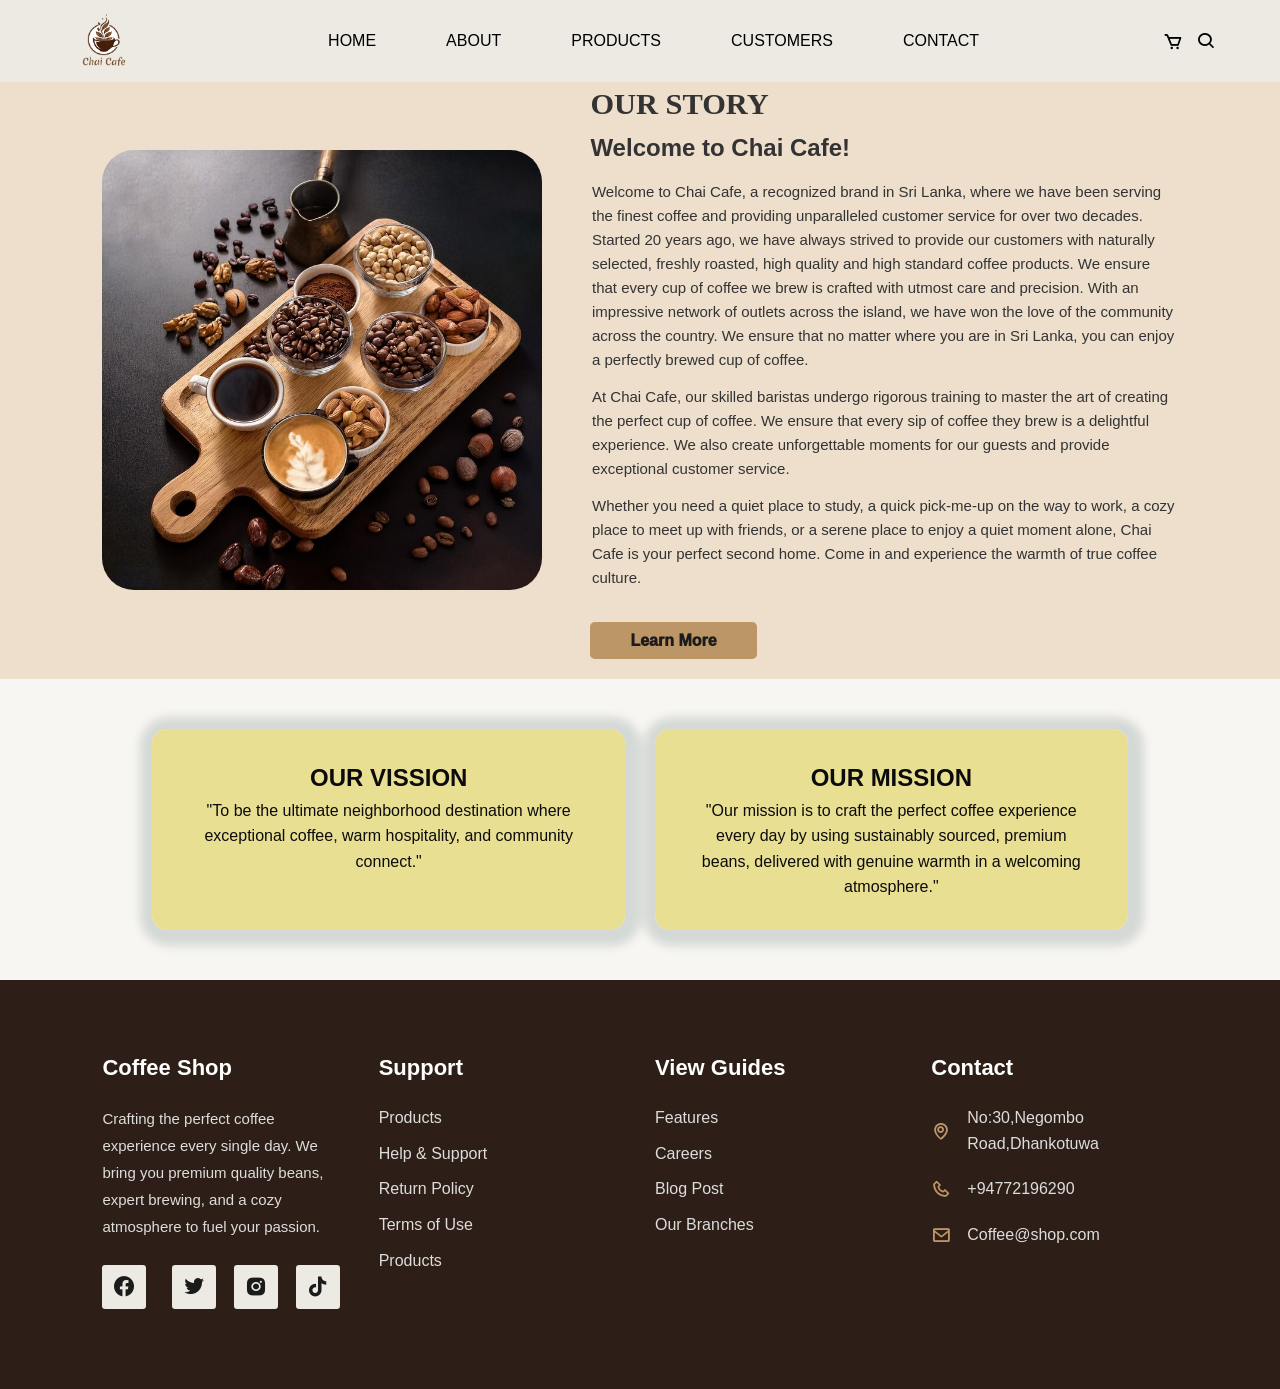
==== about.html @ ee3490d7 "Add files via upload" ====
<!DOCTYPE html>
<html lang="en">
<head>
    <meta charset="UTF-8">
    <meta name="viewport" content="width=device-width, initial-scale=1.0">
    <title>Responsive Chai Coffee Shop Web Site </title>
    <link rel="stylesheet" href="style.css">
    <link rel="stylesheet"
    href="http://unpkg.com/boxicons@latest/css/boxicons.min.css">
</head>
<body>
   <!--Navbar-->
   <header>
     <a href="#" class="logo">
         <img src="img/logo.png" alt="">
     </a>
     <!--Menu Icon-->
     <i class='bx bx-menu' id="menu-icon"></i>
     <!--Links-->
     <ul class="navbar">
         <li><a href="index.html">Home</a></li>
         <li><a href="about.html" class="active">About</a></li>
         <li><a href="products.html">Products</a></li>
         <li><a href="customers.html">Customers</a></li>
         <li><a href="contact.html">Contact</a></li>
     </ul>
     <!--Icons-->
     <div class="header-icon">
         <i class='bx bx-cart' ></i>
         <i class='bx bx-search' id="Search-icon" ></i>
     </div>

     <!--search box-->
     <div class="search-box">
         <input type="search" placeholder="Search Here">
     </div>
   </header>

 <!--About-->
   <section class="about" id="about">
     <div class="about-img">
         <img src="img/history.jpeg" alt="">
     </div>
     <div class="about-text">
        <h1>Our Story</h1>
         <h3>Welcome to Chai Cafe!</h3>
         <p> Welcome to Chai Cafe, a recognized brand in Sri Lanka, where we have been serving the 
            finest coffee and providing unparalleled customer service for over two decades. Started 
            20 years ago, we have always strived to provide our customers with naturally selected, 
            freshly roasted, high quality and high standard coffee products. We ensure that every 
            cup of coffee we brew is crafted with utmost care and precision. With an impressive 
            network of outlets across the island, we have won the love of the community across the 
            country. We ensure that no matter where you are in Sri Lanka, you can enjoy a perfectly 
            brewed cup of coffee.</p>
        <p> At Chai Cafe, our skilled baristas undergo rigorous training to master the art of 
            creating the perfect cup of coffee. We ensure that every sip of coffee they brew is a 
            delightful experience. We also create unforgettable moments for our guests and provide 
            exceptional customer service.</p>
        <p>Whether you need a quiet place to study, a quick pick-me-up on the way to work, a cozy 
            place to meet up with friends, or a serene place to enjoy a quiet moment alone, Chai 
            Cafe is your perfect second home. Come in and experience the warmth of true coffee 
            culture.</p><br>
        <a href="#" class="btn">Learn More</a><br><br>
     </div>
   </section>

 <!--vision-mission-->
 <section class="vission-mission">
    <div class="vission-mission-text">
        <div class="info-box">
            <h1>our vission</h1>
            <p>"To be the ultimate neighborhood destination where exceptional coffee, warm 
                hospitality, and community connect."</p>
        </div>

        <div class="info-box">
            <h1>our mission</h1>
            <p>"Our mission is to craft the perfect coffee experience every day by using sustainably 
                sourced, premium beans, delivered with genuine warmth in a welcoming atmosphere."</p>
        </div>
    </div>

 </section> 
 <!--Footer Section-->
   <section class="footer">
     <div class="footer-box">
         <h3>Coffee Shop</h3>
          <p>Crafting the perfect coffee experience every single day. We bring you premium quality 
            beans, expert brewing, and a cozy atmosphere to fuel your passion.
        </p>

           <div class="social">
            <a href="#"><i class='bx bxl-facebook-circle'></i><a>
            <a href="#"><i class='bx bxl-twitter'></i></a>
            <a href="#"><i class='bx bxl-instagram-alt' ></i></a>
            <a href="#"><i class='bx bxl-tiktok' ></i></a>
          </div>
       </div>

        <div class="footer-box">
            <h3>Support</h3>
            <li><a href="#">Products</a></li>
            <li><a href="#">Help & Support</a></li>
            <li><a href="#">Return Policy</a></li>
            <li><a href="#">Terms of Use</a></li>
            <li><a href="#">Products</a></li>
         </div>

        <div class="footer-box">
            <h3>View Guides</h3>
            <li><a href="#">Features</a></li>
            <li><a href="#">Careers</a></li>
            <li><a href="#">Blog Post</a></li>
            <li><a href="#">Our Branches</a></li>
        </div>

        <div class="footer-box">
            <h3>Contact</h3>
            <div class="contact">
                <span><i class='bx bx-map' ></i>No:30,Negombo Road,Dhankotuwa</span>
                <span><i class='bx bx-phone' ></i>+94772196290</span>
                <span><i class='bx bx-envelope' ></i>Coffee@shop.com</span>
            </div>
        </div>  
   </section> 
   <script src="script.js"></script>
</body>
</html>
---- style.css ----
*{
    font-family: cursive;
    margin: 0;
    padding: 0;
    box-sizing: border-box;
    scroll-padding-top: 4rem;
    scroll-behavior: smooth;
    list-style: none;
    text-decoration: none;

}
:root{
    --main-color:#bc9667;
    --secondery-color:#edeae3;
    --text-color:#1b1b1b;
    --bg-color:#fff;

    --box-shadow: 2px 2px 10px 14px rgb(14 55 54 / 15%); 
}
section{
    padding: 50px 100px;
}
img{
    width: 100%;
}
body{
    color: var(--text-color);
    overflow-x: hidden;
}
header{
    position: fixed;
    width: 100%;
    top: 0;
    right: 0;
    z-index: 1000;
    display: flex;
    justify-content: space-between;
    align-items: center;
    padding: 1px 5%;
    background: var(--secondery-color);
    transition: 0.5s linear;
}
.logo img{
    width: 80px;
}
.navbar{
    display: flex;
    align-items: center;
    gap: 40px;
}
.navbar li{
    display: inline-block;
}
.navbar a{
    color: black;
    font-size: 16px;
    text-transform: uppercase;
    font-weight: 500;
    padding: 8px 15px;
}
.navbar a:hover{
    background-color: var(--main-color);
    border-radius: 0.2rem;
    transition: 0.5s all linear;
}
.header-icon{
    font-size: 20px;
    cursor: pointer;
    z-index: 10000;
    display: flex;
    column-gap: 0.8rem;
}
.header-icon .bx{
    color: black;
}
#menu-icon{
    color: var(--bg-color);
    font-size: 24px;
    z-index: 100001;
    cursor: pointer;
    display: none;
}
.search-box{
    position: absolute;
    top: -100%;
    left: 50%;
    transform: translate(-50%);
    background: var(--bg-color);
    width: 100%;
}
.search-box.active{
    top: 110%;
    box-shadow: var(--box-shadow);
    transition: 0.25s all linear;
}
.search-box input{
    padding: 20px;
    border: none;
    outline: none;
    width: 100%;
    font-size: 1rem;
    color: var(--main-color);
}
.search-box input::placeholder{
    font-size: 20px;
    font-weight: 500;
}
/*home*/
.home{
    width: 100%;
    min-height: 100vh;
    background: url(img/background\ 4.jpg);
    background-repeat: no-repeat;
    background-size: cover;
    background-position: center;
    display: grid;
    grid-template-columns: repeat(auto-fit,minmax(17rem,auto));
    align-items: center;
    gap: 1.5rem;
}
.home-text h1{
    font-size: 3.4rem;
    font-family: Cambria, Cochin, Georgia, Times, 'Times New Roman', serif;
    color: black;
    text-transform: uppercase;
    letter-spacing: 1px;
    margin-top: 100px;
}
.home-text p{
    font-size: 0.95rem;
    font-family: sans-serif;
    font: bold;
    color: rgb(8, 0, 0);
    margin: 0.5rem 0 1.4rem;
}
.btn{
    padding: 10px 40px;
    border-radius: 0.3rem;
    background-color: var(--main-color);
    color: var(--text-color);
    font-weight: 1000;
}
.btn:hover{
    background: #8a6f4b;
}
.timing-container{

    left: 100px;
    max-width: 300px;
    display: flex;
    flex-direction: column;
    gap: 15px;
}
.time-row-1{
    display: flex;
    justify-content: space-between;
    align-items: center;
    background-color: #f1cc9d;
    padding: 3px 10px;
    border-radius: 1px;
    border: 1px solid black;
    font-size: 0.7rem;
}
.time-row-2{
    display: flex;
    justify-content: space-between;
    align-items: center;
    background-color: #ede5da;
    padding: 3px 10px;
    border-radius: 1px;
    border: 1px solid black;
    font-size: 0.7rem;
}
.stat-section{
    background: #f0d3ac;
    padding: 60px 20px;
    text-align: center;
}
.img-group{
    display: flex;
    justify-content: center;
    align-items: center;
    margin-bottom: 30px;
}
.img-group img{
    object-fit: cover;
    box-shadow: var(--box-shadow);
}
.side-img{
    width: 250px;
    height: 180px;
    border-radius: 60px;
    z-index: 1;
    margin: 0px -40px;
}
.mid-img{
    width: 540px;
    height: 250px;
    border-radius: 90px;
    z-index: 90;
}
.stat-dese p{
    max-width: 650px;
    margin: 0 auto;
    font-size: 1rem;
    color: #090909;
    line-height: 1.6;
    border-bottom: 2px solid #f4f0cd;
    padding-bottom: 30px;
}
.counters {
    display: flex; 
    justify-content: space-around; 
    max-width: 900px;
    margin: 30px auto 0 auto;
}
.box h3 { 
    font-size: 2rem; 
    color: #5d3c03; 
    margin: 2px 10px ; 
}
.box p { 
    font-size: 0.8rem; 
    font: bold;
    color: #0f0f0f; 
    text-transform: uppercase; 
    margin: 2px 15px ; 
}
/*about*/
.about{
    display: grid;
    grid-template-columns: repeat(auto-fit,minmax(17rem,auto));
    gap: 3rem; 
    background-color:#eddfcc 
}
.about-img img{
    margin-top: 150px;
    width: 100%;
    height: 440px;
    border-radius: 2rem;  
}
.about-text h1{
    font-size: 1.9rem;
    margin-top: 80px;
    text-transform: uppercase;
    align-items: center;
    font-family:Georgia, 'Times New Roman', Times, serif;
}
.about-text h3{
    font-size: 1.5rem;
}
.about-text p{
    font-size: 0.938rem;
    margin: 0.8rem 0.1rem;
}
.vission-mission{
    margin:50px;
    padding: 60px,20px;
}
.vission-mission-text{
    display: flex;
    justify-content: center; 
    gap: 30px; 
    max-width: 1200px;
    margin: 0 auto;
}
.info-box{
    flex: 1;
    background-color: #e9df92fc;
    color: #0b0b0b;
    padding: 30px 40px;
    border-radius: 15px;
    text-align: center;
    box-shadow: var(--box-shadow);
}
.info-box h1{
    font-size: 1.5rem;
    font-weight: 700;
    text-transform: uppercase;
    font-family: 'Gill Sans', 'Gill Sans MT', Calibri, 'Trebuchet MS', sans-serif;
}
/*products*/
.page-title{
    margin-top: 80px;
    width: 100%;
    min-height: 400px;
    background-image: url('img/menu\ background\ 1.jpg');
    background-size: cover;
    background-position: center;
    background-repeat: no-repeat;
    display: flex;
    flex-direction: column;
    justify-content: center; 
    align-items:center;
    text-align:center;
    padding: 50px 20px
}
.page-title h1{
    gap: 1px;
    transform: scale(105%);
    font-size:42px;
    color:#a1450c;
    margin-bottom:5px;
    font-family:Georgia, 'Times New Roman', Times, serif;
}
.page-title p{
    font-size:15px;
    max-width: 1100px;
    margin: 50px auto;
    padding: 20px;
}
html{
    scroll-padding-top:90px;
}
body{
    background:#f8f6f2;
    color:#333;
    line-height:1.6;
}
img{
    width:100%;
    display:block;
}
section{
    padding:0px 8%
}
.category-tabs{
    padding:30px;
    display:flex;
    justify-content:center;
    flex-wrap:wrap;
    gap:15px;
}
.category-tabs a{
    background:#fff;
    color:#593d2b;
    padding:12px 22px;
    border-radius:30px;
    font-weight:500;
    transition:.3s;
    box-shadow:0 3px 10px rgba(0,0,0,.08);
}
.category-tabs a:hover{
    background:#bc9667;
    color:#fff;
}
.products{
    padding-top:60px;
}
.section-title{
    text-align:center;
    font-size:32px;
    margin-bottom:40px;
    color:#593d2b;
}
.product-container{
    display:grid;
    grid-template-columns:repeat(3, minmax(0, 1fr));
    gap:30px;
}
.box{
    background:#fff;
    border-radius:15px;
    overflow:hidden;
    box-shadow:0 8px 20px rgba(0,0,0,.08);
    transition:.35s;
}
.box:hover{
    transform:translateY(-8px);
}
.box img{
    width:100%;
    height:280px;
    object-fit:cover;
}
.box h3{
    font-size:22px;
    color:#593d2b;
}
.content{
    display:flex;
    justify-content:space-around;
    align-items:center;
    border-top:1px solid #eee;
    padding:5px;
}
.content span{
    background-color:#bc9667;
    color: black;
    padding: 2px 18px;
    border-radius: 6px;
}
.content a{
    background:#bc9667;
    color:#fff;
    padding:9px 18px;
    border-radius:6px;
    transition:.3s;
}
.content a:hover{
    background:#593d2b;
}
.product-container .box .content a{
    border: 2px solid var(--main-color);
    padding: 0 1rem;
    color: var(--text-color);
    border-radius: 4px;
    text-transform: uppercase;
}
.product-container .box .content a:hover{
    background-color: var(--main-color);
    color: var(--bg-color);
    transition: 1s all linear;
}


@media (max-width: 768px){
    .product-container{
        grid-template-columns: 1fr !important;
    }
}

/*customers*/
.reviews-page-container {
    max-width: 1100px;
    margin: 50px auto;
    padding: 20px;
}
.page-start {
    margin-top: 80px;
    width: 100%;
    min-height: 400px;
    background-image: url('img/cou.webp');
    background-size: cover;
    background-position: center;
    background-repeat: no-repeat;
    display: flex;
    flex-direction: column;
    padding:5rem 5%;
    font-size: 3rem;
    color: #b69908; 
    margin-bottom: 5px;
    line-height: 3rem;
    font-family:Georgia, 'Times New Roman', Times, serif;
}
.page-subtitle {
    text-align: center;
    color: #777;
    margin-bottom: 40px;
}
.rating-overview {
    display: flex;
    background: #ffffff;
    border-radius: 15px;
    padding: 30px;
    box-shadow: 0 4px 15px rgba(0,0,0,0.05);
    align-items: center;
    justify-content: space-between;
    margin-bottom: 40px;
    flex-wrap: wrap;
    gap: 20px;
}
.stat-box h2 {
    font-size: 3rem;
    margin: 0;
    color: #715105; 
}
.stars, .card-stars {
    color: #f39c12; 
    margin: 5px 0;
}

.stat-box p {
    margin: 5px 0 0 0;
    color: #777;
    font-size: 0.9rem;
}

.customers-container{
    display: grid;
    grid-template-columns: repeat(auto-fit,minmax(280px,auto));
    gap: 1.5rem;
    margin-top: 2rem;
}
.customers-container .box{
    display: flex;
    flex-direction: column;
    align-items: center; 
    text-align: center;
    
    box-shadow: var(--box-shadow);
    border-radius: 0.5rem;
    text-align: center;
}
.customers-container .box p{
    font-size: 0.938rem;
}
.customers-container .box h2{
    font-size: 1.2rem;
    font-style: 600;
    margin: 0.5rem 0.5rem;
}
.customers-container .box img{
    width: 100px;
    height: 100px;
    border-radius: 50%;
    object-fit: cover;
    align-items: center;
    justify-content: center; 

}
.customers-container .box:hover{
    background-color: var(--secondery-color);
    transform: scale(105%);
}
.stars .bx{
    color: var(--main-color);
}

/* Mobile Responsive */
@media (max-width: 768px) {
    .rating-overview {
        flex-direction: column;
        text-align: center;
    }
    .card-stars {
        position: static;
        margin-top: 5px;
    }
    .review-header {
        flex-direction: column;
        text-align: center;
    }
    .user-avatar {
        margin-right: 0;
        margin-bottom: 10px;
    }
}

/*contact*/
.contact-path{
    margin-top: 60px;
    width: 100%;
    min-height: 65vh;
    background:linear-gradient(rgba(0, 0, 0, 0.5), rgba(0, 0, 0, 0.5)), url(img/staff.png);
    background-repeat: no-repeat;
    background-size: cover;
    background-position: center;
    display: flex;
    justify-content: center;
    align-items: flex-end;
    padding-bottom: 20px;
    text-align: center;
}
.contact-banner h1{
    color: #ffba3a; 
    font-size: 3rem;
    font-weight: bold;
    margin-bottom: 5px;
    padding-bottom: 10px;

    border-bottom: 3px solid #ffba3a;
    display: inline-block;
}
.contact-banner p{
    color: #ffff;
    font-size: 1.3rem;
    margin-top: 20px;

}
.contact-section {
    background-color:#faf0c8;
    padding: 60px 20px;
    font-family: Arial, sans-serif;
}
.contact-container {
    display: flex;
    max-width: 1100px;
    margin: 0 auto;
    gap: 50px; 
}
.contact-info {
    flex: 1; 
}
.info-group {
    margin-bottom: 30px;
}
.info-group h3 {
    color: #683403;
    font-size: 1.2rem;
    margin-bottom: 10px;
}
.info-group p {
    color:black;
    line-height: 1.6;
    font-size: 0.95rem;
    margin-bottom: 8px;
}
.info-group p i {
    color: #875b04;
    margin-right: 10px;
    width: 15px;
}
.social-icons {
    display: flex;
    gap: 15px;
    margin-top: 10px;
}

.social-icons a {
    color: #916204;
    font-size: 1.6rem;
    text-decoration: none;
    transition: 0.3s;
}

.social-icons a:hover {
    color: #d09d38;
}
.contact-form-wrapper {
    flex: 1.5; 
}
.contact-form-wrapper h2 {
    font-size: 1.5rem;
    color: #333333;
    line-height: 1.4;
    margin-bottom: 10px;
    font-weight: normal;
}
.form-subtext {
    color: #666666;
    font-size: 0.95rem;
    margin-bottom: 30px;
}
.input-group {
    margin-bottom: 20px;
}
.input-group label {
    display: block;
    margin-bottom: 8px;
    color: #333333;
    font-weight: bold;
    font-size: 0.95rem;
}
.input-group input, 
.input-group textarea {
    width: 100%;
    padding: 12px;
    border: 1px solid #cccccc;
    border-radius: 4px;
    font-size: 0.95rem;
    color: #333333;
    outline: none;
    box-sizing: border-box;
}
.input-group input:focus, 
.input-group textarea:focus {
    border-color: #e85a29;
}
.submit-btn {
    background-color: #4a0505;
    color: #ffffff;
    border: none;
    padding: 12px 0;
    width: 100%;
    font-size: 1rem;
    font-weight: bold;
    cursor: pointer;
    border-radius: 4px;
    transition: 0.3s;
}

.submit-btn:hover {
    background-color: #300202;
}
@media (max-width: 768px) {
    .contact-container {
        flex-direction: column;
        gap: 30px;
    }
}
.footer{
    display: grid;
    grid-template-columns: repeat(auto-fit,minmax(240px,auto));
    gap: 1.5rem;
}
.footer-box h3{
    font-size: 1.2rem;
    font-weight: 600;
    margin-bottom: 10px;
}
.footer-box p{
    font-size: 0.938rem;
    margin-bottom: 10px
}
.social{
    display: flex;
    align-items: center;
    column-gap: 0.5rem;
}
.social a .bx{
    font-size: 24px;
    color: var(--text-color);
    padding: 10px;
    background: var(--secondery-color);
    border-radius: 0.2rem;
}
.social a .bx:hover{
    background: var(--main-color);
    color: var(--bg-color);
}
.footer{
    background:#2d1f17;
    color:#fff;
    display:grid;
    grid-template-columns:repeat(auto-fit,minmax(220px,1fr));
    gap:30px;
    padding:70px 8%;
}

.footer-box h3{
    font-size:22px;
    margin-bottom:20px;
    color:#fff;
}

.footer-box p{
    color:#ddd;
    line-height:1.8;
    margin-bottom:15px;
}

.footer-box a{
    display:block;
    color:#ddd;
    margin:10px 0;
    transition:.3s;
}

.footer-box a:hover{
    color:#bc9667;
    padding-left:6px;
}

.footer-box i{
    margin-right:10px;
    color:#bc9667;
}
.contact span {
    display: flex; 
    align-items: center;
    margin-bottom: 12px; 
    color: #ddd;
}
*{
    font-family:'Poppins',sans-serif;
}

/* Mobile Responsive */
@media (max-width: 768px) {
    .rating-overview {
        flex-direction: column;
        text-align: center;
    }
    .card-stars {
        position: static;
        margin-top: 5px;
    }
    .review-header {
        flex-direction: column;
        text-align: center;
    }
    .user-avatar {
        margin-right: 0;
        margin-bottom: 10px;
    }
}

/* Tablet */

@media (max-width:992px){

    section{
        padding:70px 5%;
    }

    .header{
        padding:18px 5%;
    }

    .navbar{
        gap:18px;
    }

    .navbar a{
        font-size:15px;
    }

    .page-title h1{
        font-size:34px;
    }

    .section-title{
        font-size:28px;
    }

    .box img{
        height:200px;
    }

}

/*Mobile*/ 

@media (max-width:768px){

    .header{
        flex-direction:column;
        gap:15px;
        padding:15px;
    }

    .logo img{
        width:60px;
    }

    .navbar{
        flex-wrap:wrap;
        justify-content:center;
        gap:12px;
    }

    .navbar a{
        font-size:15px;
    }

    .header-icon{
        gap:15px;
    }

    .page-title{
        margin-top:180px;
    }

    .page-title h1{
        font-size:30px;
    }

    .page-title p{
        font-size:15px;
    }

    .category-tabs{
        gap:10px;
    }

    .category-tabs a{
        padding:10px 18px;
        font-size:14px;
    }

    .product-container{
        grid-template-columns:repeat(auto-fit,minmax(220px,1fr));
    }

    .content{
        flex-direction:column;
        gap:12px;
    }

    .content a{
        width:100%;
        text-align:center;
    }

    .footer{
        text-align:center;
    }

    .social{
        justify-content:center;
    }

}

/*Small Mobile*/

@media (max-width:480px){

    html{
        font-size:90%;
    }

    section{
        padding:60px 20px;
    }

    .page-title{
        margin-top:200px;
    }

    .page-title h1{
        font-size:26px;
    }

    .section-title{
        font-size:24px;
    }

    .category-tabs{
        flex-direction:column;
        align-items:center;
    }

    .category-tabs a{
        width:220px;
        text-align:center;
    }

    .product-container{
        grid-template-columns:1fr;
    }

    .box img{
        height:220px;
    }

    .box h3{
        font-size:20px;
    }

    .content span{
        font-size:17px;
    }

    .content a{
        font-size:15px;
    }

}

/*Scrollbar*/

::-webkit-scrollbar{
    width:10px;
}

::-webkit-scrollbar-track{
    background:#f1f1f1;
}

::-webkit-scrollbar-thumb{
    background:#bc9667;
    border-radius:20px;
}

::-webkit-scrollbar-thumb:hover{
    background:#8b5e3c;
}

/*Selection*/

::selection{
    background:#bc9667;
    color:#fff;
}


.contact{
    display: flex;
    flex-direction: column;
    row-gap: 0.5rem;
}
.contact span{
    display: flex;
    align-items: center;
}
.contact i{
    font-size: 20px;
    margin-right: 1rem;
}
.copyright{
    padding: 20px;
    text-align: center;
    background: var(--secondery-color);
}
@keyframes hero {
    0%,100%{
        transform: translateY(0);
    }
    50%{
        transform: translateY(100px);
    }
}
.home-img img{
    animation-name: hero;
    animation-duration: 5s;
    animation-iteration-count: infinite;
    animation-timing-function: linear;
}
@media(max-width:1200px){
    header{
        padding: 16px 60px;
    }
    section{
        padding: 50px 60px;
    }
    .home-text h1{
        font-size: 2.8rem;
    }
    .img-group{
        flex-wrap: wrap;
    }
    .side-img{
        width: 200px;
        height: 160px;
    }
    .mid-img{
        width: 420px;
        height: 220px;
    }
    .vission-mission-text{
        gap: 20px;
        flex-wrap: wrap;
    }
}
@media(max-width:991px){
    header{
        padding:16px 4%;
    }
    section{
        padding:50px 4%;
    }
    .home{
        grid-template-columns: 1fr;
        padding-top: 120px;
    }
    .home-text h1{
        font-size: 2.2rem;
    }
    .home-img{
        max-width: 320px;
        justify-self: center;
    }
    .about{
        grid-template-columns: 1fr;
        align-items: center;
    }
    .about-img img{
        height: auto;
        max-height: 440px;
    }
    .product-container{
        grid-template-columns: repeat(2, minmax(0, 1fr));
    }
    .customers-container{
        grid-template-columns: repeat(2, minmax(0, 1fr));
    }
    .counters{
        flex-wrap: wrap;
        gap: 20px;
    }
    .vission-mission-text{
        flex-direction: column;
    }
}
@media(max-width:768px){
    header{
        padding:12px 4%;
    }
    #menu-icon{
        display: initial;
    }
    .navbar{
        position:absolute;
        top: -570px;
        left: 0;
        right: 0;
        display: none;
        flex-direction: column;
        background: var(--secondery-color);
        row-gap: 1.4rem;
        border: 1px solid black;
        padding: 20px;
        transition: 0.3s;
        text-align: center;
    }
    .navbar a{
        color: var(--text-color);
    }
    .navbar a:hover{
        color: var(--bg-color);
    }
    .navbar.active{
        display: flex;
        top: 100%;
    }
    .home-text h1{
        font-size: 2rem;
    }
    .img-group{
        display: grid;
        grid-template-columns: 1fr;
        gap: 15px;
    }
    .side-img,
    .mid-img{
        width: 100%;
        height: auto;
        margin: 0;
        border-radius: 30px;
    }
    .category-tabs{
        gap: 10px;
    }
    .tab-btn{
        padding: 10px 14px;
        font-size: 0.9rem;
    }
    .product-container,
    .customers-container,
    .footer{
        grid-template-columns: 1fr;
    }
    .contact-banner h1{
        font-size: 2.2rem;
    }
    .contact-banner p{
        font-size: 1rem;
    }
}
@media(max-width:480px){
    header{
        padding: 10px 4%;
    }
    section{
        padding: 40px 20px;
    }
    .logo img{
        width: 70px;
    }
    .home-text{
        padding-top: 15px;
    }
    .home-text h1{
        font-size: 1.7rem;
    }
    .home-text p{
        font-size: 0.85rem;
        font-weight: 300;
    }
    .btn{
        display: inline-block;
        padding: 10px 24px;
        text-align: center;
    }
    .timing-container{
        max-width: 100%;
    }
    .about-img{
        order: 2;
    }
    .about-text{
        text-align: center;
    }
    .about-text h2{
        font-size: 1.2rem;
    }
    .heading h2{
        font-size: 1.4rem;
    }
    .heading p{
        font-size: 1rem;
    }
    .product-container .box .content{
        flex-direction: column;
        gap: 0.5rem;
        align-items: flex-start;
    }
    .product-container .box .content span,
    .product-container .box .content a{
        width: 100%;
        text-align: center;
        padding: 8px 0.75rem;
    }
    .contact-path{
        min-height: 50vh;
        padding-bottom: 12px;
    }
}
@media(max-width:360px){
    header{
        padding: 11px 4%;
    }
    .logo img{
        width:45px
    }
    .home-text h1{
        font-size: 1.4rem;
    }
    .home-text p{
        font-size: 0.8rem;
        font-weight: 300;
    }
    .about-text h1{
        font-size: 1.5rem;
    }
    .about-text h3{
        font-size: 1.2rem;
    }
}
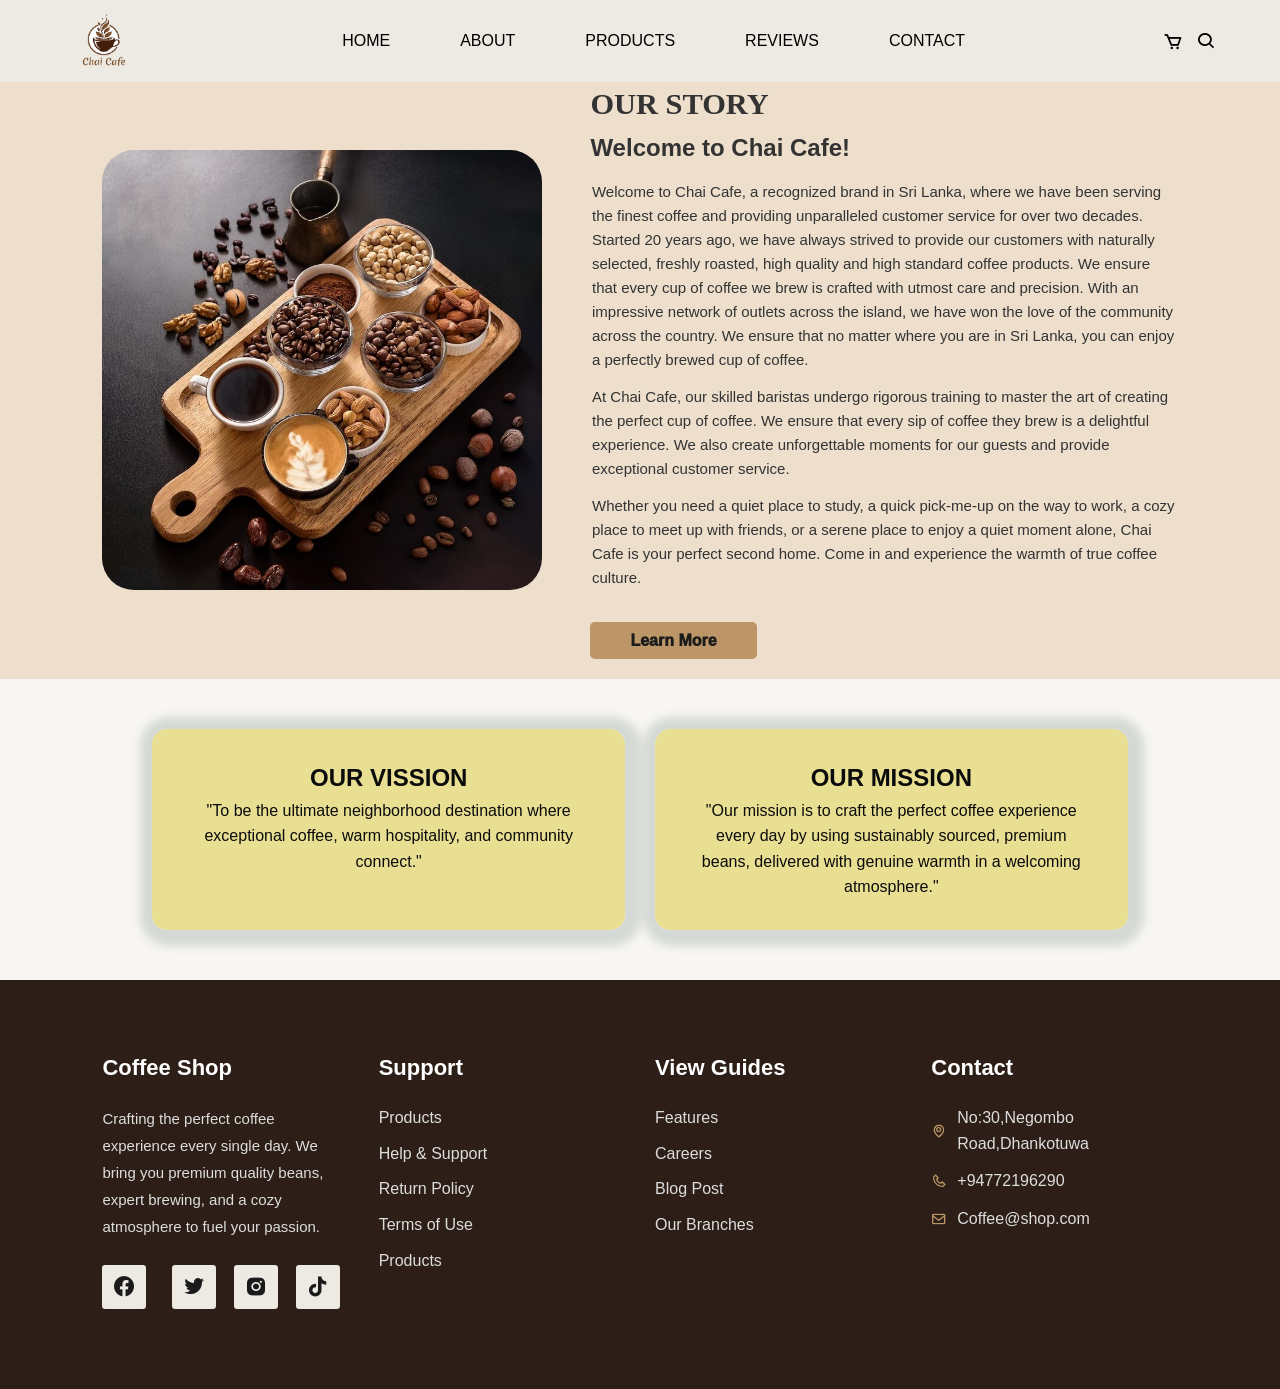
==== commit 33ae45b6: "Add files via upload" ====
--- a/about.html
+++ b/about.html
@@ -21,7 +21,7 @@
          <li><a href="index.html">Home</a></li>
          <li><a href="about.html" class="active">About</a></li>
          <li><a href="products.html">Products</a></li>
-         <li><a href="customers.html">Customers</a></li>
+         <li><a href="reviews.html">Reviews</a></li>
          <li><a href="contact.html">Contact</a></li>
      </ul>
      <!--Icons-->
--- a/style.css
+++ b/style.css
@@ -7,6 +7,7 @@
     scroll-behavior: smooth;
     list-style: none;
     text-decoration: none;
+    font-family:'Poppins',sans-serif;
 
 }
 :root{
@@ -226,6 +227,7 @@
     text-transform: uppercase; 
     margin: 2px 15px ; 
 }
+
 /*about*/
 .about{
     display: grid;
@@ -436,11 +438,12 @@
     background-repeat: no-repeat;
     display: flex;
     flex-direction: column;
-    padding:5rem 5%;
-    font-size: 3rem;
+    justify-content: center;
+    align-items: flex-start;
+    text-align:left;
+    padding:50px 20px;
+    font-size: 42px;
     color: #b69908; 
-    margin-bottom: 5px;
-    line-height: 3rem;
     font-family:Georgia, 'Times New Roman', Times, serif;
 }
 .page-subtitle {
@@ -471,7 +474,7 @@
 }
 
 .stat-box p {
-    margin: 5px 0 0 0;
+    margin: 5px ;
     color: #777;
     font-size: 0.9rem;
 }
@@ -517,26 +520,6 @@
     color: var(--main-color);
 }
 
-/* Mobile Responsive */
-@media (max-width: 768px) {
-    .rating-overview {
-        flex-direction: column;
-        text-align: center;
-    }
-    .card-stars {
-        position: static;
-        margin-top: 5px;
-    }
-    .review-header {
-        flex-direction: column;
-        text-align: center;
-    }
-    .user-avatar {
-        margin-right: 0;
-        margin-bottom: 10px;
-    }
-}
-
 /*contact*/
 .contact-path{
     margin-top: 60px;
@@ -673,12 +656,7 @@
 .submit-btn:hover {
     background-color: #300202;
 }
-@media (max-width: 768px) {
-    .contact-container {
-        flex-direction: column;
-        gap: 30px;
-    }
-}
+
 .footer{
     display: grid;
     grid-template-columns: repeat(auto-fit,minmax(240px,auto));
@@ -752,238 +730,6 @@
     margin-bottom: 12px; 
     color: #ddd;
 }
-*{
-    font-family:'Poppins',sans-serif;
-}
-
-/* Mobile Responsive */
-@media (max-width: 768px) {
-    .rating-overview {
-        flex-direction: column;
-        text-align: center;
-    }
-    .card-stars {
-        position: static;
-        margin-top: 5px;
-    }
-    .review-header {
-        flex-direction: column;
-        text-align: center;
-    }
-    .user-avatar {
-        margin-right: 0;
-        margin-bottom: 10px;
-    }
-}
-
-/* Tablet */
-
-@media (max-width:992px){
-
-    section{
-        padding:70px 5%;
-    }
-
-    .header{
-        padding:18px 5%;
-    }
-
-    .navbar{
-        gap:18px;
-    }
-
-    .navbar a{
-        font-size:15px;
-    }
-
-    .page-title h1{
-        font-size:34px;
-    }
-
-    .section-title{
-        font-size:28px;
-    }
-
-    .box img{
-        height:200px;
-    }
-
-}
-
-/*Mobile*/ 
-
-@media (max-width:768px){
-
-    .header{
-        flex-direction:column;
-        gap:15px;
-        padding:15px;
-    }
-
-    .logo img{
-        width:60px;
-    }
-
-    .navbar{
-        flex-wrap:wrap;
-        justify-content:center;
-        gap:12px;
-    }
-
-    .navbar a{
-        font-size:15px;
-    }
-
-    .header-icon{
-        gap:15px;
-    }
-
-    .page-title{
-        margin-top:180px;
-    }
-
-    .page-title h1{
-        font-size:30px;
-    }
-
-    .page-title p{
-        font-size:15px;
-    }
-
-    .category-tabs{
-        gap:10px;
-    }
-
-    .category-tabs a{
-        padding:10px 18px;
-        font-size:14px;
-    }
-
-    .product-container{
-        grid-template-columns:repeat(auto-fit,minmax(220px,1fr));
-    }
-
-    .content{
-        flex-direction:column;
-        gap:12px;
-    }
-
-    .content a{
-        width:100%;
-        text-align:center;
-    }
-
-    .footer{
-        text-align:center;
-    }
-
-    .social{
-        justify-content:center;
-    }
-
-}
-
-/*Small Mobile*/
-
-@media (max-width:480px){
-
-    html{
-        font-size:90%;
-    }
-
-    section{
-        padding:60px 20px;
-    }
-
-    .page-title{
-        margin-top:200px;
-    }
-
-    .page-title h1{
-        font-size:26px;
-    }
-
-    .section-title{
-        font-size:24px;
-    }
-
-    .category-tabs{
-        flex-direction:column;
-        align-items:center;
-    }
-
-    .category-tabs a{
-        width:220px;
-        text-align:center;
-    }
-
-    .product-container{
-        grid-template-columns:1fr;
-    }
-
-    .box img{
-        height:220px;
-    }
-
-    .box h3{
-        font-size:20px;
-    }
-
-    .content span{
-        font-size:17px;
-    }
-
-    .content a{
-        font-size:15px;
-    }
-
-}
-
-/*Scrollbar*/
-
-::-webkit-scrollbar{
-    width:10px;
-}
-
-::-webkit-scrollbar-track{
-    background:#f1f1f1;
-}
-
-::-webkit-scrollbar-thumb{
-    background:#bc9667;
-    border-radius:20px;
-}
-
-::-webkit-scrollbar-thumb:hover{
-    background:#8b5e3c;
-}
-
-/*Selection*/
-
-::selection{
-    background:#bc9667;
-    color:#fff;
-}
-
-
-.contact{
-    display: flex;
-    flex-direction: column;
-    row-gap: 0.5rem;
-}
-.contact span{
-    display: flex;
-    align-items: center;
-}
-.contact i{
-    font-size: 20px;
-    margin-right: 1rem;
-}
-.copyright{
-    padding: 20px;
-    text-align: center;
-    background: var(--secondery-color);
-}
 @keyframes hero {
     0%,100%{
         transform: translateY(0);
@@ -998,214 +744,125 @@
     animation-iteration-count: infinite;
     animation-timing-function: linear;
 }
-@media(max-width:1200px){
-    header{
-        padding: 16px 60px;
-    }
-    section{
-        padding: 50px 60px;
-    }
-    .home-text h1{
-        font-size: 2.8rem;
-    }
-    .img-group{
-        flex-wrap: wrap;
-    }
-    .side-img{
-        width: 200px;
-        height: 160px;
-    }
-    .mid-img{
-        width: 420px;
-        height: 220px;
-    }
-    .vission-mission-text{
-        gap: 20px;
-        flex-wrap: wrap;
-    }
-}
-@media(max-width:991px){
-    header{
-        padding:16px 4%;
-    }
-    section{
-        padding:50px 4%;
-    }
-    .home{
-        grid-template-columns: 1fr;
-        padding-top: 120px;
-    }
-    .home-text h1{
-        font-size: 2.2rem;
-    }
-    .home-img{
-        max-width: 320px;
-        justify-self: center;
-    }
-    .about{
-        grid-template-columns: 1fr;
-        align-items: center;
-    }
-    .about-img img{
-        height: auto;
-        max-height: 440px;
-    }
-    .product-container{
-        grid-template-columns: repeat(2, minmax(0, 1fr));
-    }
-    .customers-container{
-        grid-template-columns: repeat(2, minmax(0, 1fr));
-    }
-    .counters{
-        flex-wrap: wrap;
-        gap: 20px;
-    }
-    .vission-mission-text{
+
+/* MOBILE RESPONSIVE STYLES (Screen width 768px or less)*/
+@media (max-width: 768px) {
+    
+    header {
+        padding: 15px 5%; 
+        position: relative;
+    }
+    #menu-icon{
+        display:block;
+        font-size:28px;
+        color:#1b1b1b;
+        cursor:pointer;
+    }
+    .navbar {
+        position: absolute;
+        top: 100%;
+        left: 0;
+        width: 100%;
+        background-color: #2d1f17; 
+        display: none; 
         flex-direction: column;
-    }
-}
-@media(max-width:768px){
-    header{
-        padding:12px 4%;
-    }
-    #menu-icon{
-        display: initial;
-    }
-    .navbar{
-        position:absolute;
-        top: -570px;
-        left: 0;
-        right: 0;
-        display: none;
-        flex-direction: column;
-        background: var(--secondery-color);
-        row-gap: 1.4rem;
-        border: 1px solid black;
         padding: 20px;
-        transition: 0.3s;
-        text-align: center;
-    }
-    .navbar a{
-        color: var(--text-color);
-    }
-    .navbar a:hover{
-        color: var(--bg-color);
-    }
-    .navbar.active{
+        box-shadow: 0 5px 10px rgba(0,0,0,0.2);
+        gap: 10px;
+    } 
+    .navbar.active {
         display: flex;
-        top: 100%;
-    }
-    .home-text h1{
-        font-size: 2rem;
-    }
-    .img-group{
-        display: grid;
-        grid-template-columns: 1fr;
-        gap: 15px;
-    }
-    .side-img,
-    .mid-img{
-        width: 100%;
-        height: auto;
-        margin: 0;
-        border-radius: 30px;
-    }
-    .category-tabs{
-        gap: 10px;
-    }
-    .tab-btn{
-        padding: 10px 14px;
-        font-size: 0.9rem;
-    }
-    .product-container,
-    .customers-container,
-    .footer{
-        grid-template-columns: 1fr;
-    }
-    .contact-banner h1{
-        font-size: 2.2rem;
-    }
-    .contact-banner p{
-        font-size: 1rem;
-    }
-}
-@media(max-width:480px){
-    header{
-        padding: 10px 4%;
-    }
-    section{
-        padding: 40px 20px;
-    }
-    .logo img{
-        width: 70px;
-    }
-    .home-text{
-        padding-top: 15px;
-    }
-    .home-text h1{
-        font-size: 1.7rem;
-    }
-    .home-text p{
-        font-size: 0.85rem;
-        font-weight: 300;
-    }
-    .btn{
-        display: inline-block;
-        padding: 10px 24px;
-        text-align: center;
-    }
-    .timing-container{
-        max-width: 100%;
-    }
-    .about-img{
-        order: 2;
-    }
-    .about-text{
-        text-align: center;
-    }
-    .about-text h2{
-        font-size: 1.2rem;
-    }
-    .heading h2{
-        font-size: 1.4rem;
-    }
-    .heading p{
-        font-size: 1rem;
-    }
-    .product-container .box .content{
-        flex-direction: column;
-        gap: 0.5rem;
-        align-items: flex-start;
-    }
-    .product-container .box .content span,
-    .product-container .box .content a{
+    }
+    .navbar li{
+        display: block;
         width: 100%;
         text-align: center;
-        padding: 8px 0.75rem;
-    }
+    }
+    .navbar a {
+        display: block;
+        margin: 10px 0;
+        text-align: center;
+        font-size: 1.1rem;
+        color: #ffffff;
+        width: 100%;
+    }
+    .navbar a:hover{
+        background-color: var(--main-color);
+        color: #1b1b1b;
+    }
+    .home {
+        display: flex;
+        flex-direction: column;
+        text-align: center;
+        padding: 100px 5% 50px 5%;
+        min-height:60vh;
+        height: auto;
+    }
+
+    .home-text h1 {
+        font-size: 2.5rem; 
+        line-height: 1.2;
+    }
+
+    .home-text p {
+        font-size: 1rem;
+    }
+    .mid-img{
+        width:250px;
+        height:auto;
+        margin:0;
+        border-radius: 30px;
+    }
+    .side-img{
+        width:150px;
+        height:auto;
+        margin:0;
+        border-radius: 30px;
+        margin: 0px -10px;
+    }
+    .product-container, 
+    .about-container, 
+    .items-grid,
+    .customers-container {
+        grid-template-columns: 1fr !important; 
+        gap: 20px;
+        padding: 20px 5%;
+    }
+    .about {
+        flex-direction: column; 
+        text-align: center;
+        gap: 30px;
+    }
+    .page-title,
     .contact-path{
-        min-height: 50vh;
-        padding-bottom: 12px;
-    }
-}
-@media(max-width:360px){
-    header{
-        padding: 11px 4%;
-    }
-    .logo img{
-        width:45px
-    }
-    .home-text h1{
-        font-size: 1.4rem;
-    }
-    .home-text p{
-        font-size: 0.8rem;
-        font-weight: 300;
-    }
-    .about-text h1{
-        font-size: 1.5rem;
-    }
-    .about-text h3{
-        font-size: 1.2rem;
+        min-height: 250px;
+        background-position: center;
+        background-size: cover;
+        padding: 30px 20px;
+    }
+    .contact-container {
+        flex-direction: column;
+        text-align:left;
+        gap: 30px;
+    }
+    .page-start{
+        min-height: 250px;
+        background-position:center;
+        font-size: 28px;
+        line-height:1.2;
+        align-items: flex-start;
+        text-align: left;
+        padding: 30px 20px;
+    }
+    .footer {
+        grid-template-columns: 1fr !important; 
+        text-align:left;
+        padding: 40px 5%;
+    }
+    .footer-box {
+        margin-bottom: 25px;
+    }
+    .contact p, .contact span {
+        justify-content: left;
     }
 }
